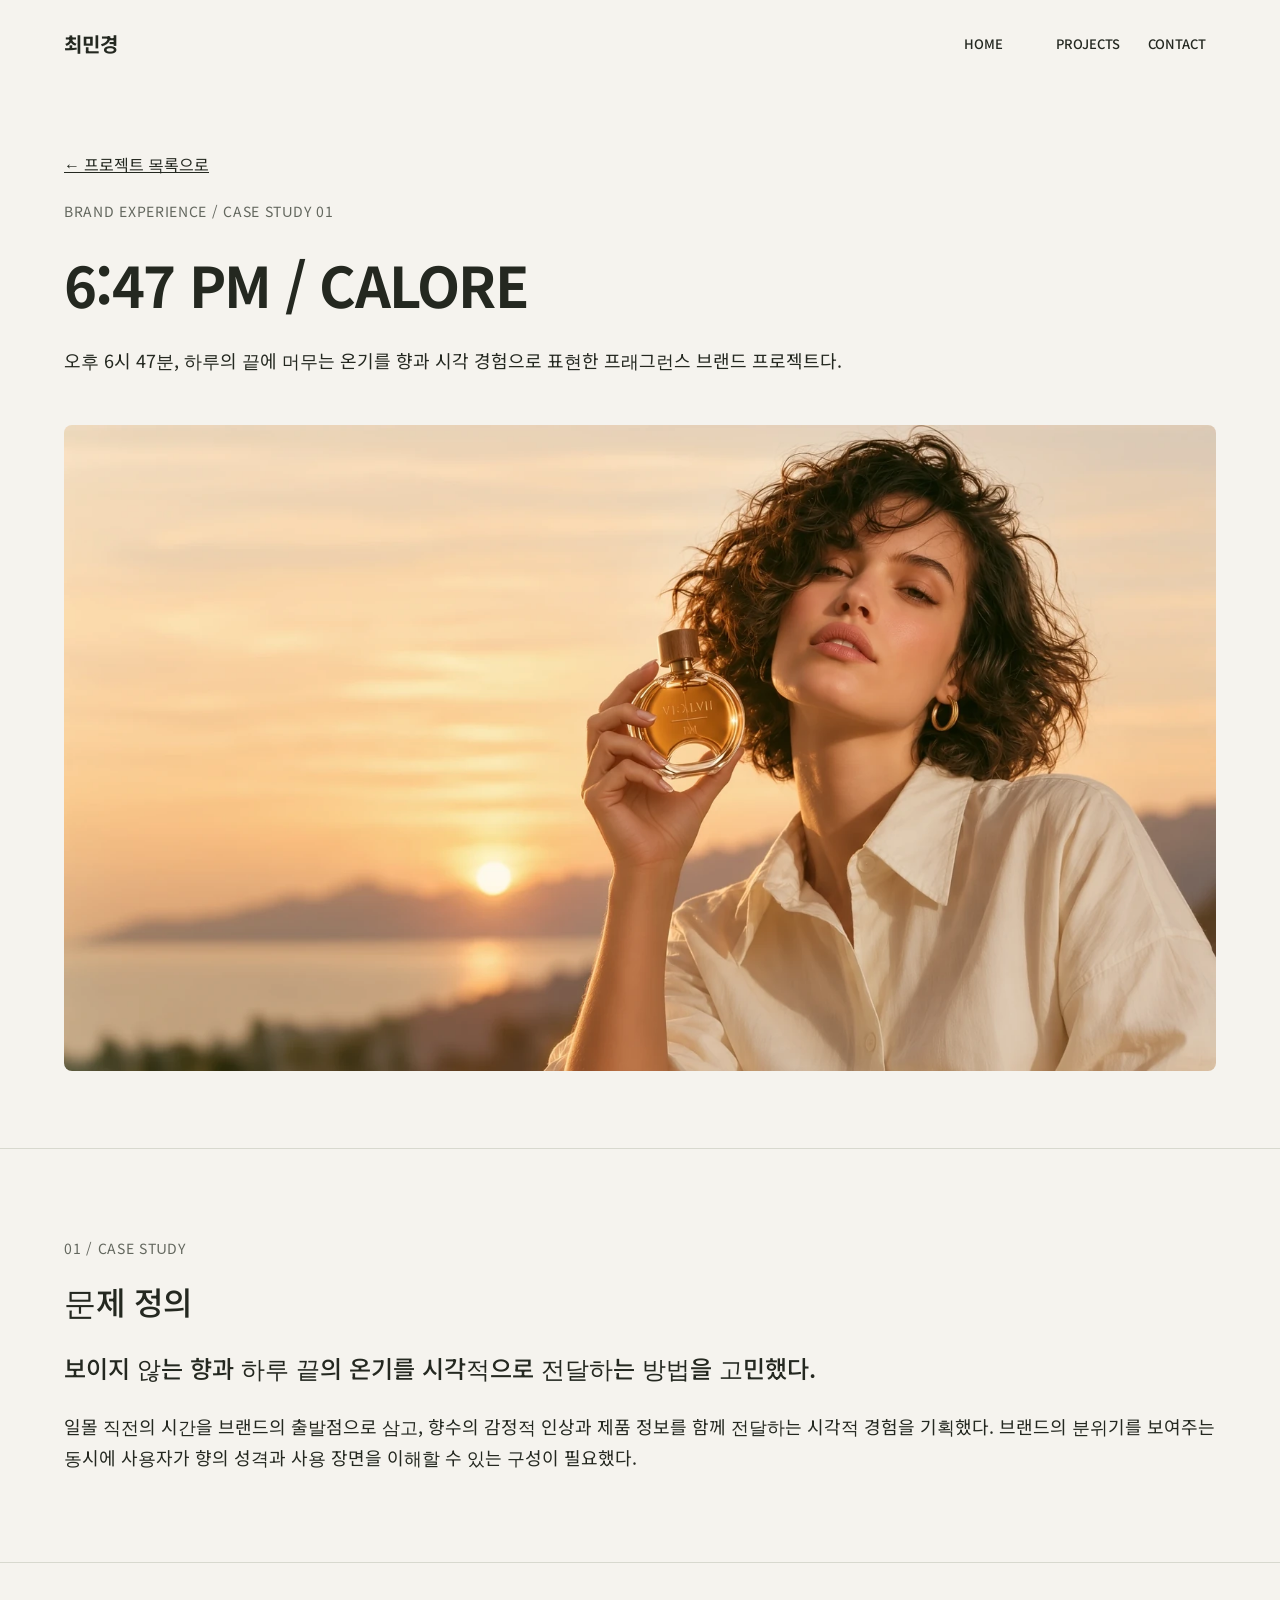
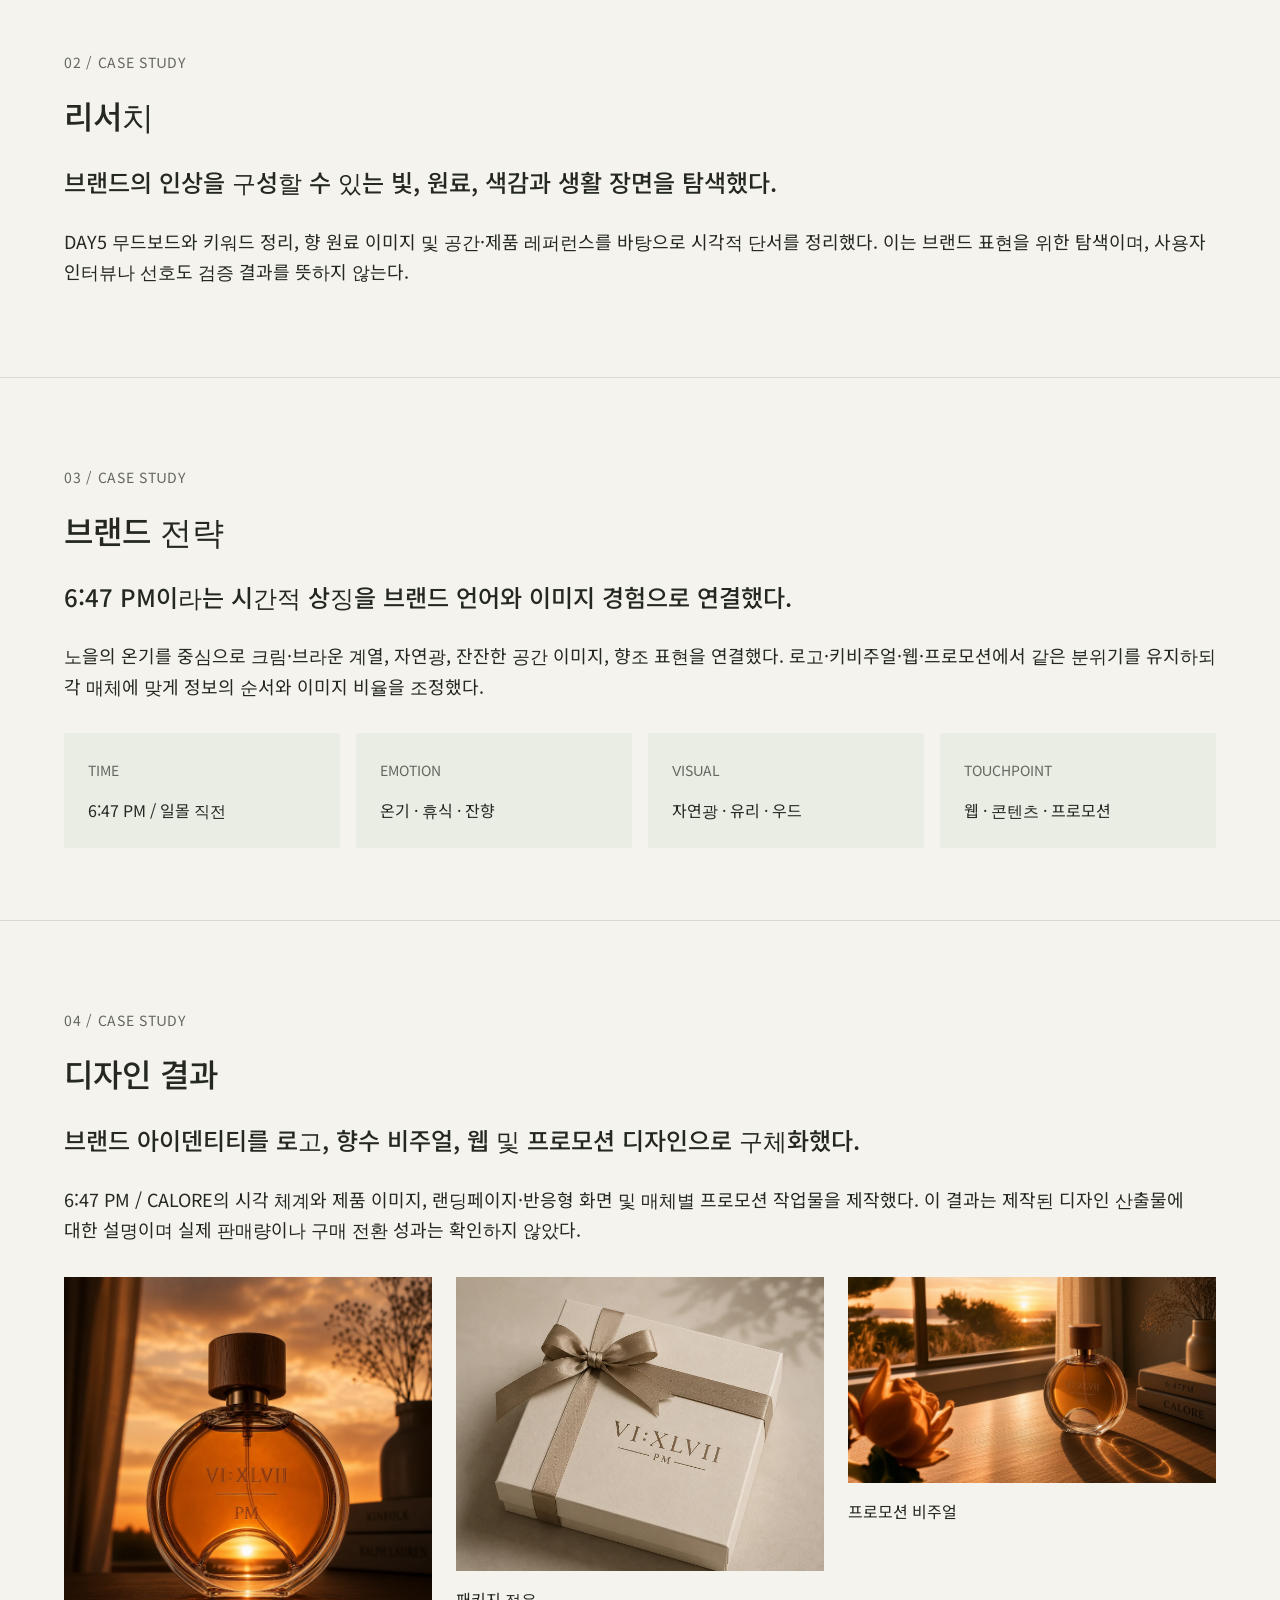
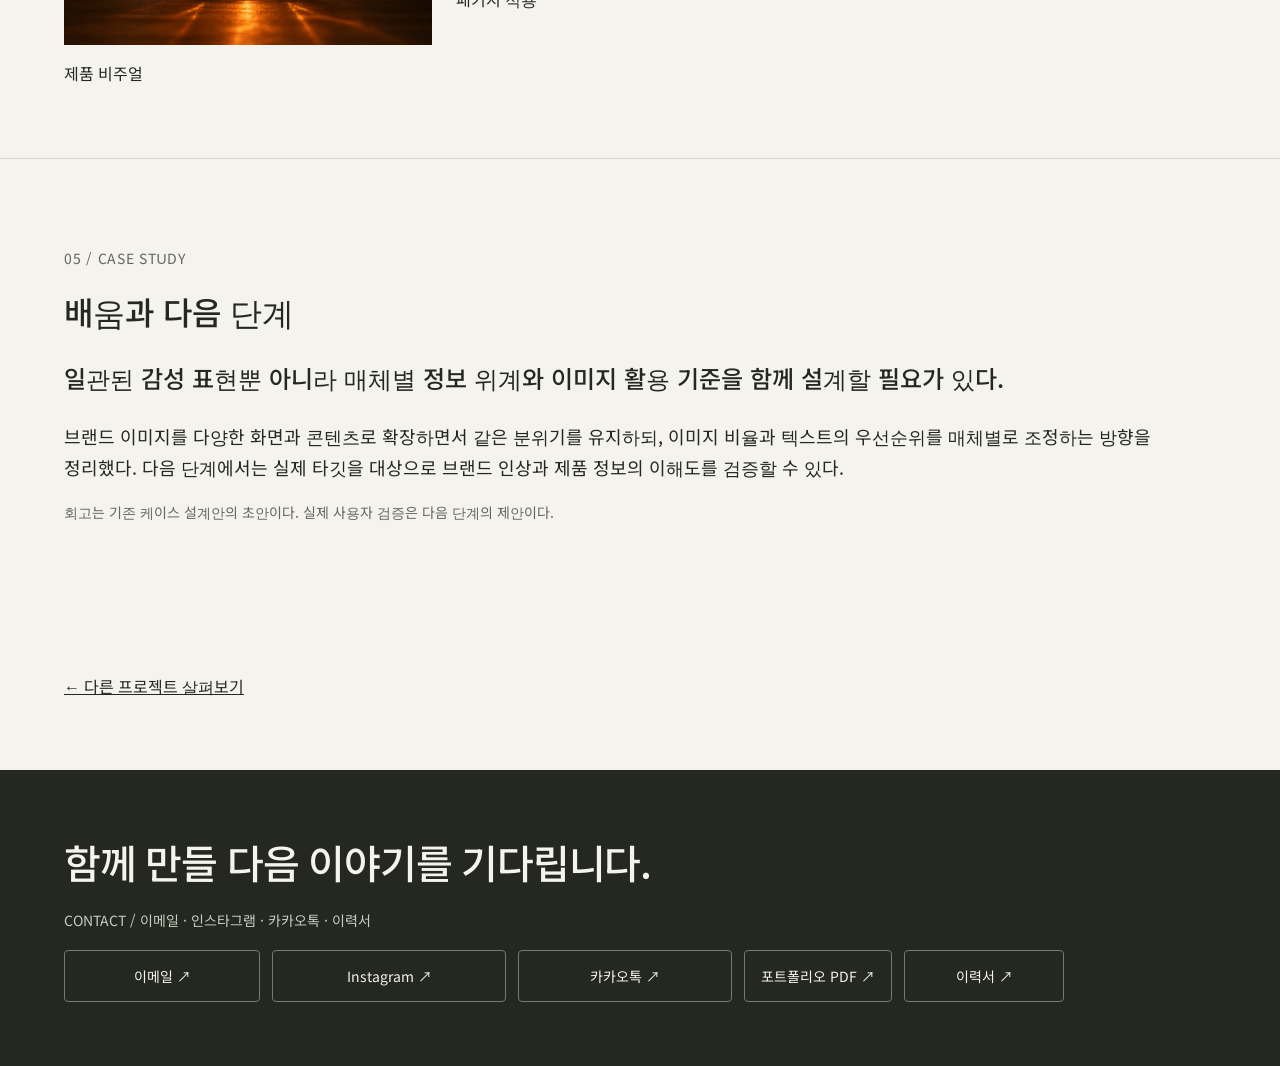
==== case-647.html @ 6d189dae "Add portfolio, subtle motion, and contact preparation dialog" ====
<!doctype html><html lang="ko"><head><meta charset="utf-8"><meta name="viewport" content="width=device-width, initial-scale=1"><title>6:47 PM / CALORE | 최민경</title><meta name="description" content="일몰 직전의 온기를 브랜드 비주얼로 연결한 6:47 PM / CALORE 사례"><style>
    /* DAY47: local assets, editorial refinement of the approved structure. */
    :root { --ink:#161616; --white:#fff; --panel:#e8e8e8; --muted:#595959; --line:#cbcbcb; --surface:#f7f7f7; --space-xs:8px; --space-sm:16px; --space-md:24px; --space-lg:32px; --space-xl:48px; --space-2xl:64px; }
    * { box-sizing: border-box; }
    html { scroll-behavior: smooth; }
    body { margin: 0; color: var(--ink); background: var(--white); font-family: 'Noto Sans KR', 'Noto Sans CJK KR', sans-serif; font-weight:400; line-height:1.5; word-break:keep-all; overflow-wrap:break-word; }
    a { color:inherit; }
    button, a { -webkit-tap-highlight-color:transparent; }
    button { font:inherit; }
    :focus-visible { outline:3px solid #7b7b7b; outline-offset:4px; }
    .wrap { width:min(100%,1280px); margin-inline:auto; }
    .site-header { background:var(--white); border-bottom:1px solid #ededed; }
    .nav { padding:26px 64px; min-height:96px; display:flex; justify-content:space-between; align-items:center; gap:24px; }
    .brand { font-size:22px; line-height:1.4; font-weight:700; text-decoration:none; white-space:nowrap; }
    .nav-links { display:flex; gap:56px; align-items:center; }
    .nav-links a { font-size:18px; text-decoration:none; white-space:nowrap; }
    .nav-links a:hover { text-decoration:underline; text-underline-offset:8px; }
    .menu-toggle { display:none; border:1px solid var(--line); background:#fff; border-radius:3px; padding:8px 12px; cursor:pointer; }
    .hero { background:var(--ink); color:var(--white); padding:64px; }
    .hero-inner { display:flex; flex-direction:column; align-items:stretch; gap:24px; }
    .eyebrow { font-size:14px; line-height:1.5; font-weight:400; letter-spacing:0.05em; margin:0; }
    .hero .eyebrow { text-align:center; color:var(--panel); }
    .hero h1 { margin:0; font-size:64px; font-weight:500; line-height:1.45; text-align:center; letter-spacing:-0.035em; }
    .hero .lead { margin:0; font-size:18px; text-align:center; line-height:1.5; }
    .hero-action { display:flex; min-height:58px; align-items:center; justify-content:center; width:100%; padding:16px; border:0; color:var(--ink); background:var(--panel); font-size:18px; opacity:.72; cursor:not-allowed; }
    .placeholder { width:100%; display:flex; justify-content:center; align-items:center; background:var(--panel); color:var(--muted); text-align:center; font-size:18px; padding:24px; font-weight:400; }
    .hero-visual { aspect-ratio: 16 / 9; height:auto; }
    .section { padding:64px; }
    .section-heading { font-size:28px; line-height:1.45; font-weight:700; margin:0 0 24px; }
    .section-description { font-size:18px; line-height:1.5; margin:0 0 24px; }
    .project-grid { display:grid; grid-template-columns:repeat(2,minmax(0,1fr)); gap:32px; }
    .project-card { min-width:0; display:flex; flex-direction:column; gap:16px; }
    .project-thumb { height:310px; }
    .project-card h3 { margin:0; font-size:28px; font-weight:700; line-height:1.45; }
    .project-card p { margin:0; font-size:18px; }
    .card-status { color:var(--muted); font-size:18px; display:block; }
    .gallery-section { border-top:1px solid #ececec; }
    .gallery-hero { aspect-ratio: 16 / 9; height:auto; margin-bottom:24px; }
    .gallery-grid { display:grid; grid-template-columns:repeat(3,minmax(0,1fr)); gap:24px; }
    .gallery-item { height:240px; }
    .site-footer { background:var(--ink); color:var(--white); padding:64px; }
    .site-footer .section-heading { margin-bottom:24px; }
    .contact-address { margin:0 0 20px; font-size:18px; overflow-wrap:anywhere; }
    .contact-address a { text-underline-offset:4px; }
    .asset-frame { background:#e8e8e8; overflow:hidden; }
    .asset-frame img { width:100%; height:100%; display:block; object-fit:contain; }
    .asset-frame.hero-visual { background:#161616; }
    .asset-frame.has-error { background:#e8e8e8; }
    .asset-frame.has-error::after { content:'이미지 파일 확인 필요'; font-size:14px; color:#595959; display:block; text-align:center; padding:12px; }
    .asset-frame.has-error img { display:none; }
    .contact-caption { color:var(--panel); margin:0 0 24px; font-size:14px; }
    .cta-grid { display:flex; flex-wrap:wrap; gap:16px; align-items:center; }
    .cta-grid button, .cta-grid .contact-link { display:inline-flex; justify-content:center; align-items:center; color:var(--white); background:transparent; border:1px solid #a6a6a6; padding:15px 20px; min-height:58px; font-size:18px; text-align:center; text-decoration:none; }
    .cta-grid .contact-link:hover { background:var(--white); color:var(--ink); border-color:var(--white); }
    .cta-grid button { opacity:.50; cursor:not-allowed; }
    .cta-grid button[disabled] { color:var(--white); }
    .sr-only { position:absolute; width:1px; height:1px; padding:0; margin:-1px; overflow:hidden; clip:rect(0,0,0,0); white-space:nowrap; border:0; }
    @media (max-width:768px) {
      .nav { min-height:72px; padding:16px 20px; align-items:flex-start; }
      .brand { font-size:20px; padding-top:6px; }
      .menu-toggle { display:block; }
      .nav-links { display:none; position:absolute; z-index:5; top:72px; left:0; right:0; flex-direction:column; align-items:stretch; gap:0; background:var(--white); border-top:1px solid #eee; border-bottom:1px solid var(--line); padding:12px 20px 20px; }
      .nav-links.open { display:flex; }
      .nav-links a { padding:12px 4px; font-size:16px; }
      .hero { padding:48px 20px; }
      .hero-inner { gap:24px; }
      .hero h1 { font-size:40px; line-height:1.35; letter-spacing:-0.04em; }
      .hero .lead { font-size:16px; }
      .hero-action { font-size:16px; }
      .hero-visual { height:auto; aspect-ratio:16/9; }
      .section { padding:56px 20px; }
      .section-heading { font-size:28px; margin-bottom:24px; }
      .section-description { font-size:16px; }
      .project-grid, .gallery-grid { grid-template-columns:minmax(0,1fr); gap:32px; }
      .project-thumb { height:230px; }
      .project-card h3 { font-size:24px; }
      .project-card p,.card-status { font-size:16px; }
      .gallery-hero { height:auto; aspect-ratio:16/9; }
      .gallery-item { height:215px; }
      .site-footer { padding:56px 20px; }
      .cta-grid { flex-direction:column; align-items:stretch; }
      .cta-grid button, .cta-grid .contact-link { width:100%; font-size:16px; }
      .contact-address { font-size:16px; }
    }
    @media (prefers-reduced-motion:reduce) { html { scroll-behavior:auto; } }

    @font-face{font-family:'Noto Sans KR';font-style:normal;font-weight:400;src:url('assets/NotoSansKR-400.ttf') format('truetype');font-display:swap}
    @font-face{font-family:'Noto Sans KR';font-style:normal;font-weight:500;src:url('assets/NotoSansKR-500.ttf') format('truetype');font-display:swap}
    @font-face{font-family:'Noto Sans KR';font-style:normal;font-weight:700;src:url('assets/NotoSansKR-700.ttf') format('truetype');font-display:swap}
    :root{--ink:#242820;--white:#f5f3ee;--muted:#63675e;--line:#d7d8ce}
    body{background:var(--white)}
    .site-header{border:0;background:var(--white)}
    .nav{height:88px;min-height:88px;padding:30px 64px}
    .brand{font-size:20px;line-height:28px}
    .nav-links{gap:24px}.nav-links a{font-size:13px;font-weight:500;line-height:20px;min-width:68px}
    .hero{position:relative;background:var(--white);color:var(--ink);padding:280px 64px 56px}
    .hero-inner{gap:16px;align-items:center}
    .hero-inner> :not(.hero-visual){position:relative;z-index:2;width:100%}
    .hero .eyebrow{font-size:12px;font-weight:500;line-height:18px;letter-spacing:0;color:var(--muted)}
    .hero h1{font-size:64px;font-weight:500;line-height:80px;letter-spacing:-.03em}
    .hero .lead{font-size:18px;line-height:28px;color:var(--muted)}
    .hero .hero-action{width:264px;padding:13px 20px;min-height:48px;line-height:22px;font-size:14px;font-weight:500;border-radius:4px;background:var(--ink);color:var(--white);text-decoration:none;opacity:1;cursor:pointer}
    .hero-action:hover{background:#485140}
    .asset-frame.hero-visual{position:absolute;inset:16px 32px auto;width:calc(100% - 64px);height:480px;aspect-ratio:auto;border-radius:16px;background:var(--white)}
    .hero-visual img{object-fit:cover}
    .hero-visual::after{content:'';position:absolute;inset:0;background:linear-gradient(to bottom,rgba(245,243,238,0),rgba(245,243,238,.1) 35%,rgba(245,243,238,.96) 75%,#f5f3ee)}
    .section{padding:64px 64px 72px}
    .section-heading{font-size:36px;font-weight:500;line-height:48px;letter-spacing:-.03em;margin:0 0 16px}
    .section-description{font-size:16px;line-height:26px;color:var(--muted);margin:0 0 16px}
    .project-card{gap:12px}.project-thumb{height:480px;border-radius:6px}
    .project-thumb img{object-fit:cover}
    .project-card h3{font-size:28px;line-height:40px;font-weight:500;letter-spacing:-.03em}
    .project-card p{font-size:16px;line-height:26px;color:var(--muted)}
    .card-status{font-size:12px;line-height:20px;color:var(--muted)}
    .gallery-section{background:#e9ede4;border:0}
    .gallery-hero{height:480px;aspect-ratio:auto;margin-bottom:16px}.gallery-hero img,.gallery-item img{object-fit:cover}
    .gallery-grid{gap:24px}.gallery-item{height:240px}
    .osulloc-visuals{margin-top:16px;padding-top:32px}
    .osulloc-visuals h2{margin:0 0 16px;font-size:36px;font-weight:500;letter-spacing:-.03em;line-height:48px}
    .tea-grid{display:grid;grid-template-columns:368px minmax(0,1fr);gap:16px}
    .tea-pool{height:600px}.tea-details{display:grid;grid-template-rows:292px 292px;gap:16px;min-width:0}
    .tea-small-grid{display:grid;grid-template-columns:repeat(2,minmax(0,1fr));gap:16px}.tea-grid img{object-fit:cover}
    .tea-glass,.tea-small-grid>.asset-frame{height:292px}
    .site-footer{background:var(--ink);padding:64px}.site-footer .section-heading{font-size:40px;line-height:56px;margin-bottom:20px}
    .contact-caption{font-size:12px;line-height:20px;color:#c7cebf;margin:0 0 20px}
    .contact-address{font-size:22px;line-height:34px;margin:0 0 20px}.contact-address a{text-decoration:none}
    .cta-grid{gap:12px}.cta-grid .contact-link,.cta-grid button{font-size:14px;line-height:22px;min-height:50px;padding:14px 16px;border-color:#737c6c;border-radius:4px}
    .cta-grid .contact-link:nth-child(1){width:196px}.cta-grid .contact-link:nth-child(2){width:234px}.cta-grid .contact-link:nth-child(3){width:214px}.cta-grid button{width:196px;opacity:.4}
    @media(max-width:1000px) and (min-width:769px){.hero h1{font-size:54px}.tea-grid{grid-template-columns:32% minmax(0,1fr)}.cta-grid{flex-wrap:wrap}}
    @media(max-width:768px){
      .nav{height:72px;min-height:72px;padding:16px 20px;align-items:center}.brand{padding:0;font-size:20px}.menu-toggle{height:40px;background:#f5f3ee;border-color:var(--line);font-size:13px;border-radius:4px}
      .nav-links a{font-size:14px;min-height:44px}.nav-links{background:var(--white)}
      .hero{padding:200px 20px 40px}.hero-inner{gap:16px}.hero h1{font-size:34px;line-height:46px;letter-spacing:-.03em}.hero .lead{font-size:16px;line-height:26px}.hero .hero-action{width:240px}
      .asset-frame.hero-visual{inset:16px 20px auto;width:calc(100% - 40px);height:260px;border-radius:8px}
      .section{padding:48px 20px 56px}.section-heading{font-size:28px;line-height:40px;margin-bottom:16px}.section-description{font-size:16px;line-height:26px;margin-bottom:16px}
      .project-grid{gap:36px}.project-thumb{height:300px}.project-card h3{font-size:24px;line-height:34px}.project-card p{font-size:14px;line-height:24px}.card-status{font-size:12px;line-height:20px}
      .gallery-section .section-description{font-size:14px;line-height:24px}.gallery-hero{height:220px;aspect-ratio:auto}.gallery-grid{gap:16px}.gallery-item{height:220px}
      .osulloc-visuals h2{font-size:28px;line-height:40px}.tea-grid,.tea-details,.tea-small-grid{display:flex;flex-direction:column;gap:16px}.tea-pool{height:440px}.tea-glass,.tea-small-grid>.asset-frame{height:220px}
      .site-footer{padding:48px 20px}.site-footer .section-heading{font-size:28px;line-height:40px;margin-bottom:20px}.contact-address{font-size:16px;line-height:26px}.contact-caption{font-size:12px;line-height:20px}
      .cta-grid .contact-link:nth-child(n),.cta-grid button{width:100%;font-size:14px}
    }
    @media(max-width:360px){.hero h1{font-size:30px}}


/* DAY48 */
.hero{padding:32px 64px 56px}
.asset-frame.hero-visual{position:relative;inset:auto;width:100%;height:auto;aspect-ratio:auto;order:-2;border-radius:8px}
.hero-visual img{height:auto;object-fit:contain}.hero-visual::after{display:none}
.hero-caption{order:-1;margin:0 0 16px;font-size:14px;line-height:1.6;color:var(--muted);text-align:center}
.draft-mark{font-size:14px;color:#555c50;white-space:nowrap}
.hero .eyebrow,.card-status,.contact-caption{font-size:14px}
.gallery-grid{grid-template-columns:repeat(3,minmax(0,1fr));gap:24px;align-items:start}
.gallery-card{margin:0;min-width:0}.gallery-item{height:auto;aspect-ratio:auto;background:transparent}
.gallery-item img{height:auto;object-fit:contain}
figcaption{margin-top:16px;font-size:16px;line-height:1.6;color:var(--ink)}
.caption-number{display:block;font-size:14px;color:var(--muted);margin-bottom:8px}
.project-thumb{height:auto;aspect-ratio:1/1;background:transparent}.project-thumb img{object-fit:contain}
@media(max-width:768px){.hero{padding:16px 20px 40px}.asset-frame.hero-visual{inset:auto;width:100%;height:auto;border-radius:6px}.hero h1{font-size:34px}.gallery-grid{grid-template-columns:minmax(0,1fr);gap:32px}.gallery-item{height:auto}.hero-caption{font-size:14px}.project-card p,.gallery-section .section-description{font-size:16px}}
  .case h1{font-size:56px;line-height:1.3;letter-spacing:-.03em;margin:24px 0}.case h2{font-size:32px;font-weight:500;margin:16px 0}.case h3{font-size:24px;font-weight:500;line-height:1.6}.case p{font-size:18px;line-height:1.7}.case .eyebrow{font-size:14px;color:var(--muted);margin-top:24px}.case-main{width:100%;height:auto;margin-top:32px;border-radius:8px}.case-section{border-top:1px solid var(--line)}.case-lead{max-width:850px}.strategy-grid{display:grid;grid-template-columns:repeat(4,1fr);gap:16px;margin-top:32px}.strategy-grid>div{padding:24px;background:#e9ede4}.strategy-grid span{font-size:14px;color:var(--muted)}.strategy-grid p{font-size:16px;margin-bottom:0}.case-results{display:grid;grid-template-columns:repeat(3,minmax(0,1fr));gap:24px;margin-top:32px}.case-results figure{margin:0}.case-results img{width:100%;height:auto;display:block}.case .note{font-size:14px;color:var(--muted)}@media(max-width:768px){.case h1{font-size:36px}.case h2{font-size:28px}.case h3{font-size:20px}.case p{font-size:16px}.strategy-grid{grid-template-columns:1fr 1fr}.case-results{grid-template-columns:1fr}}</style><link rel="stylesheet" href="motion.css">
<script src="motion.js" defer></script>
</head><body>  <header class="site-header" aria-label="사이트 헤더">
    <nav class="wrap nav" aria-label="주 내비게이션">
      <a class="brand" href="index.html#top">최민경</a>
      <button class="menu-toggle" type="button" aria-controls="site-menu" aria-expanded="false">메뉴</button>
      <div class="nav-links" id="site-menu">
        <a href="index.html#top">HOME</a>
        <a href="index.html#projects">PROJECTS</a>
        <a href="index.html#contact">CONTACT</a>
      </div>
    </nav>
  </header>
<main class="wrap case"><section class="section case-intro"><a href="index.html#projects">← 프로젝트 목록으로</a><p class="eyebrow">BRAND EXPERIENCE / CASE STUDY 01</p><h1>6:47 PM / CALORE</h1><p class="case-lead">오후 6시 47분, 하루의 끝에 머무는 온기를 향과 시각 경험으로 표현한 프래그런스 브랜드 프로젝트다.</p><img class="case-main" src="images/calore-hero-model.webp" width="1600" height="897" alt="일몰의 바다를 배경으로 향수병을 든 모델"></section><section class="section case-section"><p class="eyebrow">01 / CASE STUDY</p><h2>문제 정의</h2><h3>보이지 않는 향과 하루 끝의 온기를 시각적으로 전달하는 방법을 고민했다.</h3><p>일몰 직전의 시간을 브랜드의 출발점으로 삼고, 향수의 감정적 인상과 제품 정보를 함께 전달하는 시각적 경험을 기획했다. 브랜드의 분위기를 보여주는 동시에 사용자가 향의 성격과 사용 장면을 이해할 수 있는 구성이 필요했다.</p></section><section class="section case-section"><p class="eyebrow">02 / CASE STUDY</p><h2>리서치</h2><h3>브랜드의 인상을 구성할 수 있는 빛, 원료, 색감과 생활 장면을 탐색했다.</h3><p>DAY5 무드보드와 키워드 정리, 향 원료 이미지 및 공간·제품 레퍼런스를 바탕으로 시각적 단서를 정리했다. 이는 브랜드 표현을 위한 탐색이며, 사용자 인터뷰나 선호도 검증 결과를 뜻하지 않는다.</p></section><section class="section case-section"><p class="eyebrow">03 / CASE STUDY</p><h2>브랜드 전략</h2><h3>6:47 PM이라는 시간적 상징을 브랜드 언어와 이미지 경험으로 연결했다.</h3><p>노을의 온기를 중심으로 크림·브라운 계열, 자연광, 잔잔한 공간 이미지, 향조 표현을 연결했다. 로고·키비주얼·웹·프로모션에서 같은 분위기를 유지하되 각 매체에 맞게 정보의 순서와 이미지 비율을 조정했다.</p><div class="strategy-grid"><div><span>TIME</span><p>6:47 PM / 일몰 직전</p></div><div><span>EMOTION</span><p>온기 · 휴식 · 잔향</p></div><div><span>VISUAL</span><p>자연광 · 유리 · 우드</p></div><div><span>TOUCHPOINT</span><p>웹 · 콘텐츠 · 프로모션</p></div></div></section><section class="section case-section"><p class="eyebrow">04 / CASE STUDY</p><h2>디자인 결과</h2><h3>브랜드 아이덴티티를 로고, 향수 비주얼, 웹 및 프로모션 디자인으로 구체화했다.</h3><p>6:47 PM / CALORE의 시각 체계와 제품 이미지, 랜딩페이지·반응형 화면 및 매체별 프로모션 작업물을 제작했다. 이 결과는 제작된 디자인 산출물에 대한 설명이며 실제 판매량이나 구매 전환 성과는 확인하지 않았다.</p><div class="case-results"><figure><img src="images/calore-detail-sunset.webp" alt="일몰빛을 받은 둥근 향수병"><figcaption>제품 비주얼</figcaption></figure><figure><img src="images/calore-package-ribbon.webp" alt="리본으로 묶은 아이보리 패키지"><figcaption>패키지 적용</figcaption></figure><figure><img src="images/calore-promotion-window.webp" alt="일몰 창가의 향수병과 책"><figcaption>프로모션 비주얼</figcaption></figure></div></section><section class="section case-section"><p class="eyebrow">05 / CASE STUDY</p><h2>배움과 다음 단계</h2><h3>일관된 감성 표현뿐 아니라 매체별 정보 위계와 이미지 활용 기준을 함께 설계할 필요가 있다.</h3><p>브랜드 이미지를 다양한 화면과 콘텐츠로 확장하면서 같은 분위기를 유지하되, 이미지 비율과 텍스트의 우선순위를 매체별로 조정하는 방향을 정리했다. 다음 단계에서는 실제 타깃을 대상으로 브랜드 인상과 제품 정보의 이해도를 검증할 수 있다.</p><p class="note">회고는 기존 케이스 설계안의 초안이다. 실제 사용자 검증은 다음 단계의 제안이다.</p></section><section class="section"><a href="index.html#projects">← 다른 프로젝트 살펴보기</a></section></main>  <footer class="wrap site-footer" id="contact">
    <h2 class="section-heading">함께 만들 다음 이야기를 기다립니다.</h2>
    <p class="contact-caption">CONTACT / 이메일 · 인스타그램 · 카카오톡 · 이력서</p>
    <div class="cta-grid">
      <button class="contact-link" type="button" data-preparing>이메일 ↗</button>
      <button class="contact-link" type="button" data-preparing>Instagram ↗</button>
      <button class="contact-link" type="button" data-preparing>카카오톡 ↗</button>
      <a class="contact-link" href="choi-minkyung-portfolio.pdf">포트폴리오 PDF ↗</a>
      <button class="contact-link" type="button" data-preparing>이력서 ↗</button>
    </div>
  </footer>
  <script>
    // This is the only interactive control needed for this single-page DAY47 build.
    const toggle = document.querySelector('.menu-toggle');
    const links = document.querySelector('.nav-links');
    toggle.addEventListener('click', () => {
      const isOpen = links.classList.toggle('open');
      toggle.setAttribute('aria-expanded', String(isOpen));
    });
    links.addEventListener('click', event => {
      if (event.target.closest('a')) {
        links.classList.remove('open');
        toggle.setAttribute('aria-expanded', 'false');
      }
    });
  </script>
<dialog class="preparing-dialog" aria-labelledby="preparing-title" aria-describedby="preparing-description"><p class="dialog-eyebrow">COMING SOON</p><h2 id="preparing-title">아직 준비 중입니다.</h2><p id="preparing-description">더 좋은 모습으로 찾아뵙겠습니다.<br>조금만 기다려 주세요.</p><button type="button" data-close-dialog autofocus>확인</button></dialog>
</body></html>
---- motion.css ----
:root{--motion-ease:cubic-bezier(.22,1,.36,1)}
.site-header{position:sticky;top:0;z-index:30;background:rgba(245,243,238,.94);backdrop-filter:blur(16px);transition:box-shadow .4s,border-color .4s}
.site-header.is-scrolled{box-shadow:0 1px 0 rgba(36,40,32,.1),0 8px 32px rgba(36,40,32,.035)}
.scroll-progress{position:fixed;z-index:50;top:0;left:0;height:2px;width:100%;background:#9a7850;transform:scaleX(0);transform-origin:left;pointer-events:none}
.nav-links a{min-height:28px;display:flex;align-items:center}.roll-word{position:relative;display:block;overflow:hidden;line-height:1.6}
.roll-word span{display:block;transition:transform .5s var(--motion-ease)}.roll-word .roll-copy{position:absolute;inset:100% 0 auto}
.nav-links a:hover .roll-word span,.nav-links a:focus-visible .roll-word span{transform:translateY(-100%)}
.hero h1{overflow:hidden}.title-line{display:block;overflow:hidden}.title-line>span{display:block}
body.motion-ready .hero-visual,body.motion-ready .case-main{animation:visual-enter 1.15s var(--motion-ease) both}
body.motion-ready .title-line>span{animation:line-enter 1.05s var(--motion-ease) both;animation-delay:var(--line-delay,.12s)}
body.motion-ready .hero .lead,body.motion-ready .hero .hero-action{animation:soft-enter .9s var(--motion-ease) .35s both}
@keyframes visual-enter{from{opacity:0;transform:translate3d(0,24px,0)}to{opacity:1;transform:none}}
@keyframes line-enter{from{opacity:0;transform:translate3d(0,105%,0)}to{opacity:1;transform:none}}
@keyframes soft-enter{from{opacity:0;transform:translate3d(0,12px,0)}to{opacity:1;transform:none}}
.motion-reveal{opacity:0;transform:translate3d(0,24px,0);transition:opacity .85s var(--motion-ease),transform .95s var(--motion-ease);transition-delay:var(--reveal-delay,0ms)}
.motion-reveal.is-visible{opacity:1;transform:none}
.project-card,.gallery-card,.case-results figure{transition:transform .65s var(--motion-ease)}
.project-thumb{transition:box-shadow .65s var(--motion-ease)}
@media(hover:hover) and (pointer:fine){.project-card:hover{transform:translateY(-6px)}.project-card:hover .project-thumb{box-shadow:0 16px 38px -20px rgba(36,40,32,.36)}.gallery-card:hover,.case-results figure:hover{transform:translateY(-4px)}}
.hero .hero-action,.contact-link{transition:background .3s,color .3s,transform .45s var(--motion-ease),border-color .3s}
.hero .hero-action:hover{transform:translateY(-2px)}
.cta-grid button.contact-link{opacity:1;cursor:pointer;font-weight:400;width:auto;min-width:160px}
.cta-grid button.contact-link:hover{background:var(--white);color:var(--ink);border-color:var(--white);transform:translateY(-2px)}
.site-footer{scroll-margin-top:96px}section[id]{scroll-margin-top:96px}
.preparing-dialog{border:1px solid #dedbcf;border-radius:16px;background:#f5f3ee;color:#242820;width:min(420px,calc(100% - 40px));padding:40px;box-shadow:0 24px 100px rgba(20,25,18,.18);opacity:0;transform:translateY(12px) scale(.985);transition:opacity .22s,transform .35s var(--motion-ease)}
.preparing-dialog[open]{opacity:1;transform:none;animation:soft-enter .3s var(--motion-ease)}
.preparing-dialog::backdrop{background:rgba(24,28,22,.35);backdrop-filter:blur(5px)}
.preparing-dialog .dialog-eyebrow{font-size:12px;letter-spacing:.12em;color:#817057;margin:0 0 16px}
.preparing-dialog h2{font-size:26px;font-weight:500;line-height:1.45;margin:0 0 12px}.preparing-dialog p{font-size:16px;line-height:1.65;margin:0 0 28px;color:#63675e}
.preparing-dialog button{width:100%;border:0;border-radius:5px;background:#242820;color:#f5f3ee;padding:14px 24px;cursor:pointer;font:inherit;transition:background .2s}.preparing-dialog button:hover{background:#485140}
@media(max-width:768px){.cta-grid button.contact-link{width:100%;min-width:0}.preparing-dialog{padding:32px 24px}.motion-reveal{transform:translate3d(0,16px,0)}}
@media(prefers-reduced-motion:reduce){*,*::before,*::after{animation-duration:.001ms!important;animation-delay:0ms!important;transition-duration:.001ms!important;scroll-behavior:auto!important}.motion-reveal{opacity:1;transform:none}.project-card:hover,.gallery-card:hover,.hero .hero-action:hover{transform:none}.scroll-progress{display:none}}
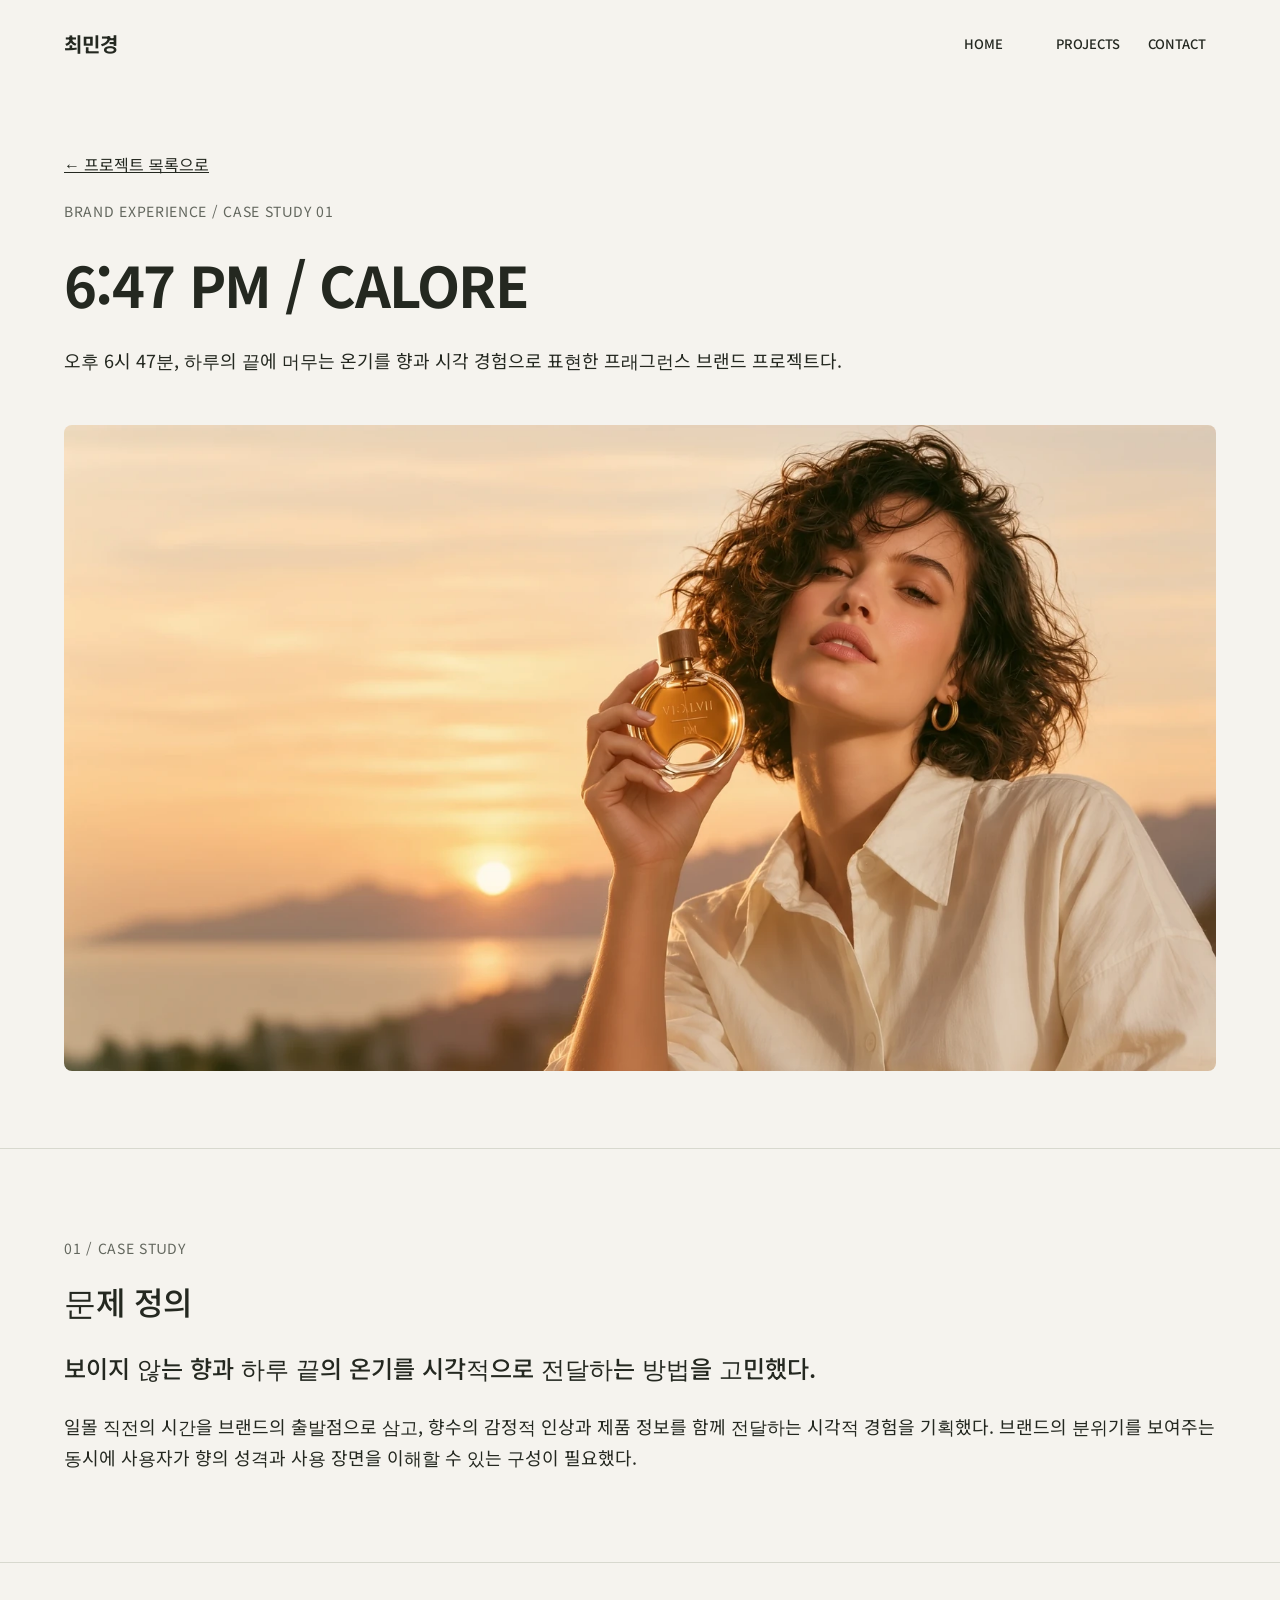
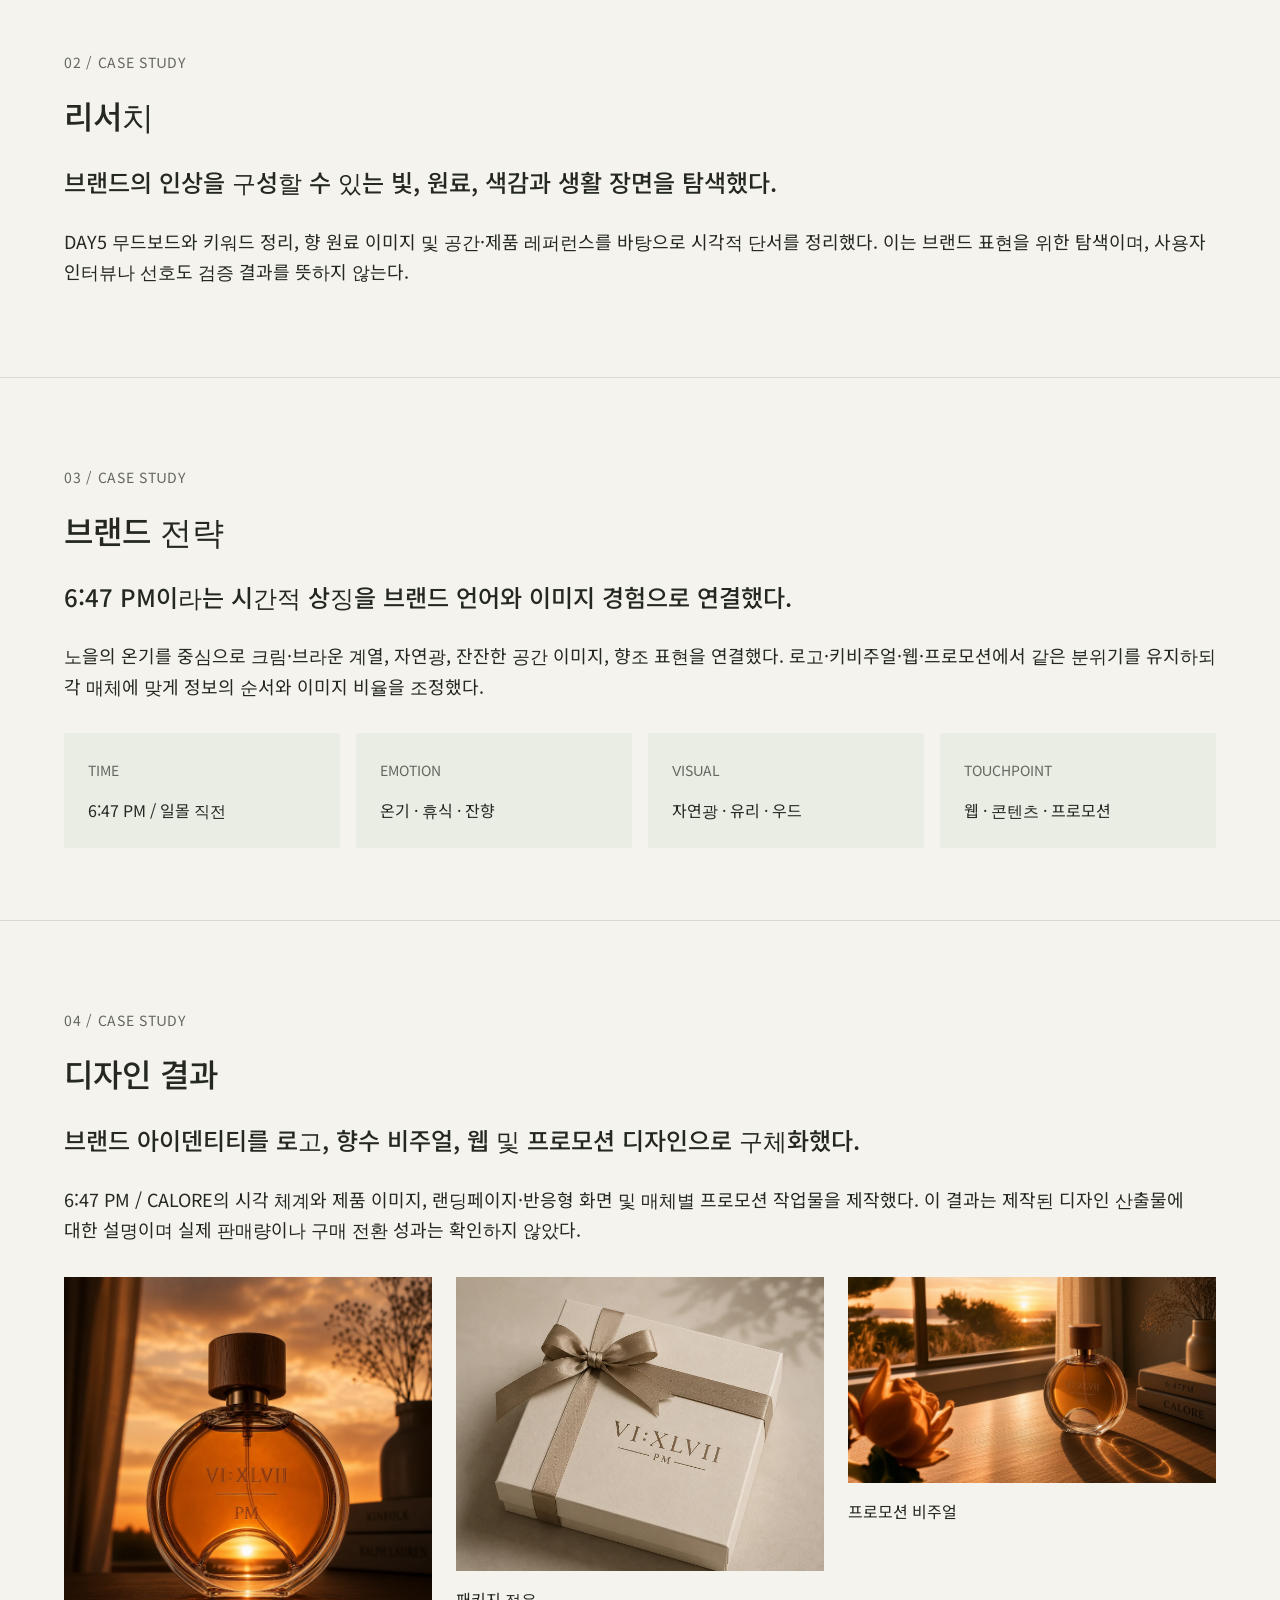
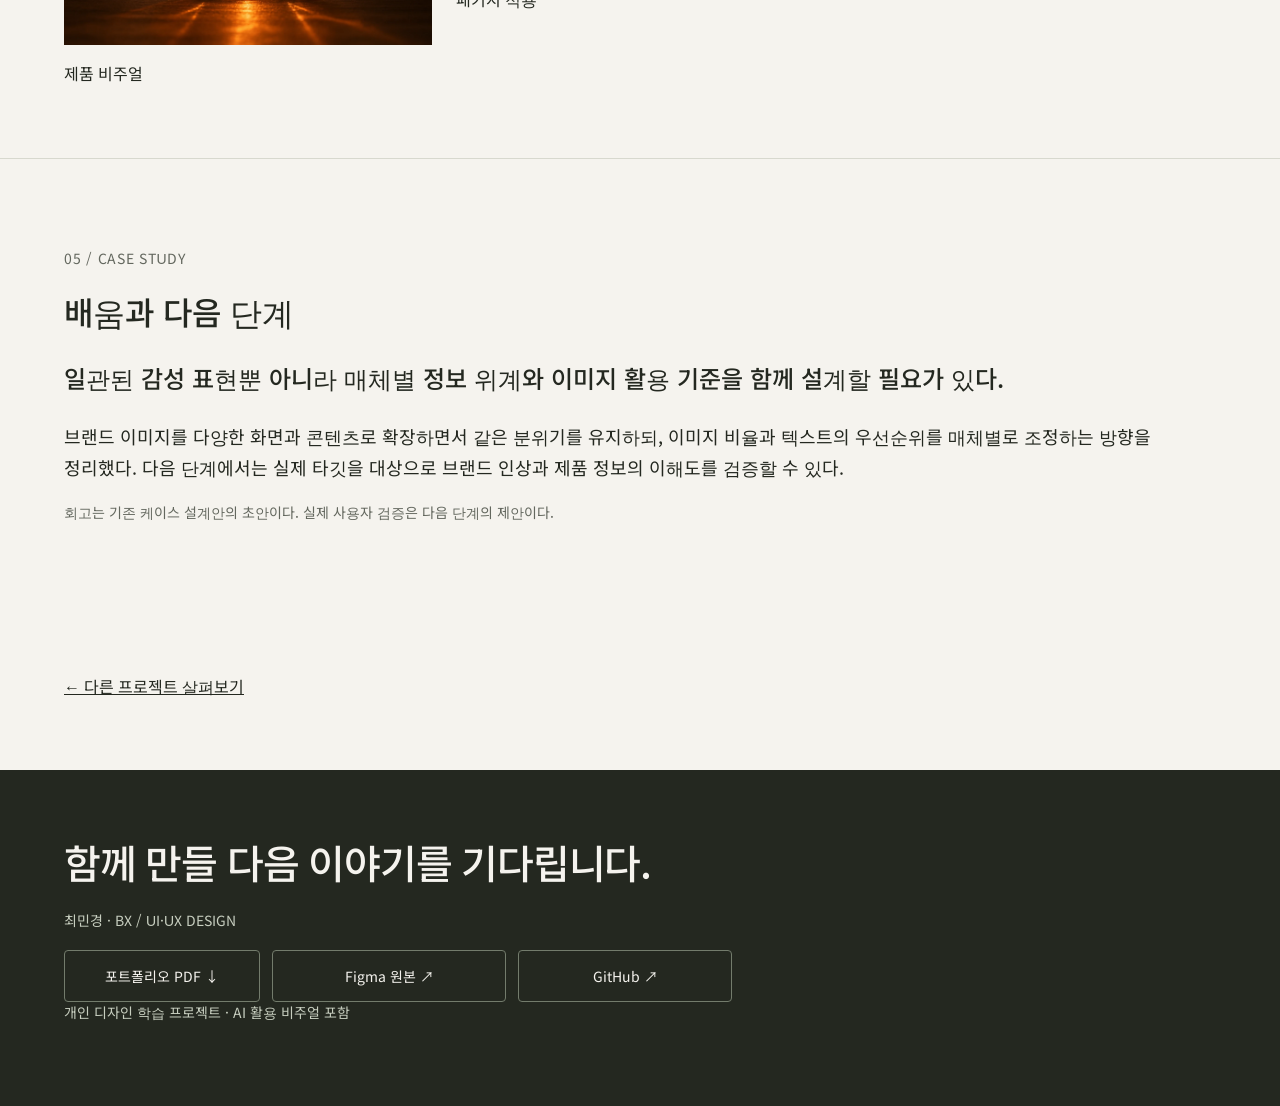
==== commit d41bfe16: "Prepare DAY49 submission page and fix immediate project card visibility" ====
--- a/case-647.html
+++ b/case-647.html
@@ -171,14 +171,13 @@
   </header>
 <main class="wrap case"><section class="section case-intro"><a href="index.html#projects">← 프로젝트 목록으로</a><p class="eyebrow">BRAND EXPERIENCE / CASE STUDY 01</p><h1>6:47 PM / CALORE</h1><p class="case-lead">오후 6시 47분, 하루의 끝에 머무는 온기를 향과 시각 경험으로 표현한 프래그런스 브랜드 프로젝트다.</p><img class="case-main" src="images/calore-hero-model.webp" width="1600" height="897" alt="일몰의 바다를 배경으로 향수병을 든 모델"></section><section class="section case-section"><p class="eyebrow">01 / CASE STUDY</p><h2>문제 정의</h2><h3>보이지 않는 향과 하루 끝의 온기를 시각적으로 전달하는 방법을 고민했다.</h3><p>일몰 직전의 시간을 브랜드의 출발점으로 삼고, 향수의 감정적 인상과 제품 정보를 함께 전달하는 시각적 경험을 기획했다. 브랜드의 분위기를 보여주는 동시에 사용자가 향의 성격과 사용 장면을 이해할 수 있는 구성이 필요했다.</p></section><section class="section case-section"><p class="eyebrow">02 / CASE STUDY</p><h2>리서치</h2><h3>브랜드의 인상을 구성할 수 있는 빛, 원료, 색감과 생활 장면을 탐색했다.</h3><p>DAY5 무드보드와 키워드 정리, 향 원료 이미지 및 공간·제품 레퍼런스를 바탕으로 시각적 단서를 정리했다. 이는 브랜드 표현을 위한 탐색이며, 사용자 인터뷰나 선호도 검증 결과를 뜻하지 않는다.</p></section><section class="section case-section"><p class="eyebrow">03 / CASE STUDY</p><h2>브랜드 전략</h2><h3>6:47 PM이라는 시간적 상징을 브랜드 언어와 이미지 경험으로 연결했다.</h3><p>노을의 온기를 중심으로 크림·브라운 계열, 자연광, 잔잔한 공간 이미지, 향조 표현을 연결했다. 로고·키비주얼·웹·프로모션에서 같은 분위기를 유지하되 각 매체에 맞게 정보의 순서와 이미지 비율을 조정했다.</p><div class="strategy-grid"><div><span>TIME</span><p>6:47 PM / 일몰 직전</p></div><div><span>EMOTION</span><p>온기 · 휴식 · 잔향</p></div><div><span>VISUAL</span><p>자연광 · 유리 · 우드</p></div><div><span>TOUCHPOINT</span><p>웹 · 콘텐츠 · 프로모션</p></div></div></section><section class="section case-section"><p class="eyebrow">04 / CASE STUDY</p><h2>디자인 결과</h2><h3>브랜드 아이덴티티를 로고, 향수 비주얼, 웹 및 프로모션 디자인으로 구체화했다.</h3><p>6:47 PM / CALORE의 시각 체계와 제품 이미지, 랜딩페이지·반응형 화면 및 매체별 프로모션 작업물을 제작했다. 이 결과는 제작된 디자인 산출물에 대한 설명이며 실제 판매량이나 구매 전환 성과는 확인하지 않았다.</p><div class="case-results"><figure><img src="images/calore-detail-sunset.webp" alt="일몰빛을 받은 둥근 향수병"><figcaption>제품 비주얼</figcaption></figure><figure><img src="images/calore-package-ribbon.webp" alt="리본으로 묶은 아이보리 패키지"><figcaption>패키지 적용</figcaption></figure><figure><img src="images/calore-promotion-window.webp" alt="일몰 창가의 향수병과 책"><figcaption>프로모션 비주얼</figcaption></figure></div></section><section class="section case-section"><p class="eyebrow">05 / CASE STUDY</p><h2>배움과 다음 단계</h2><h3>일관된 감성 표현뿐 아니라 매체별 정보 위계와 이미지 활용 기준을 함께 설계할 필요가 있다.</h3><p>브랜드 이미지를 다양한 화면과 콘텐츠로 확장하면서 같은 분위기를 유지하되, 이미지 비율과 텍스트의 우선순위를 매체별로 조정하는 방향을 정리했다. 다음 단계에서는 실제 타깃을 대상으로 브랜드 인상과 제품 정보의 이해도를 검증할 수 있다.</p><p class="note">회고는 기존 케이스 설계안의 초안이다. 실제 사용자 검증은 다음 단계의 제안이다.</p></section><section class="section"><a href="index.html#projects">← 다른 프로젝트 살펴보기</a></section></main>  <footer class="wrap site-footer" id="contact">
     <h2 class="section-heading">함께 만들 다음 이야기를 기다립니다.</h2>
-    <p class="contact-caption">CONTACT / 이메일 · 인스타그램 · 카카오톡 · 이력서</p>
+    <p class="contact-caption">최민경 · BX / UI·UX DESIGN</p>
     <div class="cta-grid">
-      <button class="contact-link" type="button" data-preparing>이메일 ↗</button>
-      <button class="contact-link" type="button" data-preparing>Instagram ↗</button>
-      <button class="contact-link" type="button" data-preparing>카카오톡 ↗</button>
-      <a class="contact-link" href="choi-minkyung-portfolio.pdf">포트폴리오 PDF ↗</a>
-      <button class="contact-link" type="button" data-preparing>이력서 ↗</button>
+      <a class="contact-link" href="choi-minkyung-portfolio.pdf">포트폴리오 PDF ↓</a>
+      <a class="contact-link" href="https://www.figma.com/design/jMbsqbC2e61mOu7mpYGpf0/?node-id=6635-7" target="_blank" rel="noopener">Figma 원본 ↗</a>
+      <a class="contact-link" href="https://github.com/choi669/choi-min-kyung-portfolio-site" target="_blank" rel="noopener">GitHub ↗</a>
     </div>
+    <p class="contact-caption">개인 디자인 학습 프로젝트 · AI 활용 비주얼 포함</p>
   </footer>
   <script>
     // This is the only interactive control needed for this single-page DAY47 build.
--- a/motion.css
+++ b/motion.css
@@ -16,6 +16,7 @@
 .motion-reveal{opacity:0;transform:translate3d(0,24px,0);transition:opacity .85s var(--motion-ease),transform .95s var(--motion-ease);transition-delay:var(--reveal-delay,0ms)}
 .motion-reveal.is-visible{opacity:1;transform:none}
 .project-card,.gallery-card,.case-results figure{transition:transform .65s var(--motion-ease)}
+.project-card.motion-reveal,.gallery-card.motion-reveal{transition:opacity .85s var(--motion-ease),transform .95s var(--motion-ease)}
 .project-thumb{transition:box-shadow .65s var(--motion-ease)}
 @media(hover:hover) and (pointer:fine){.project-card:hover{transform:translateY(-6px)}.project-card:hover .project-thumb{box-shadow:0 16px 38px -20px rgba(36,40,32,.36)}.gallery-card:hover,.case-results figure:hover{transform:translateY(-4px)}}
 .hero .hero-action,.contact-link{transition:background .3s,color .3s,transform .45s var(--motion-ease),border-color .3s}
